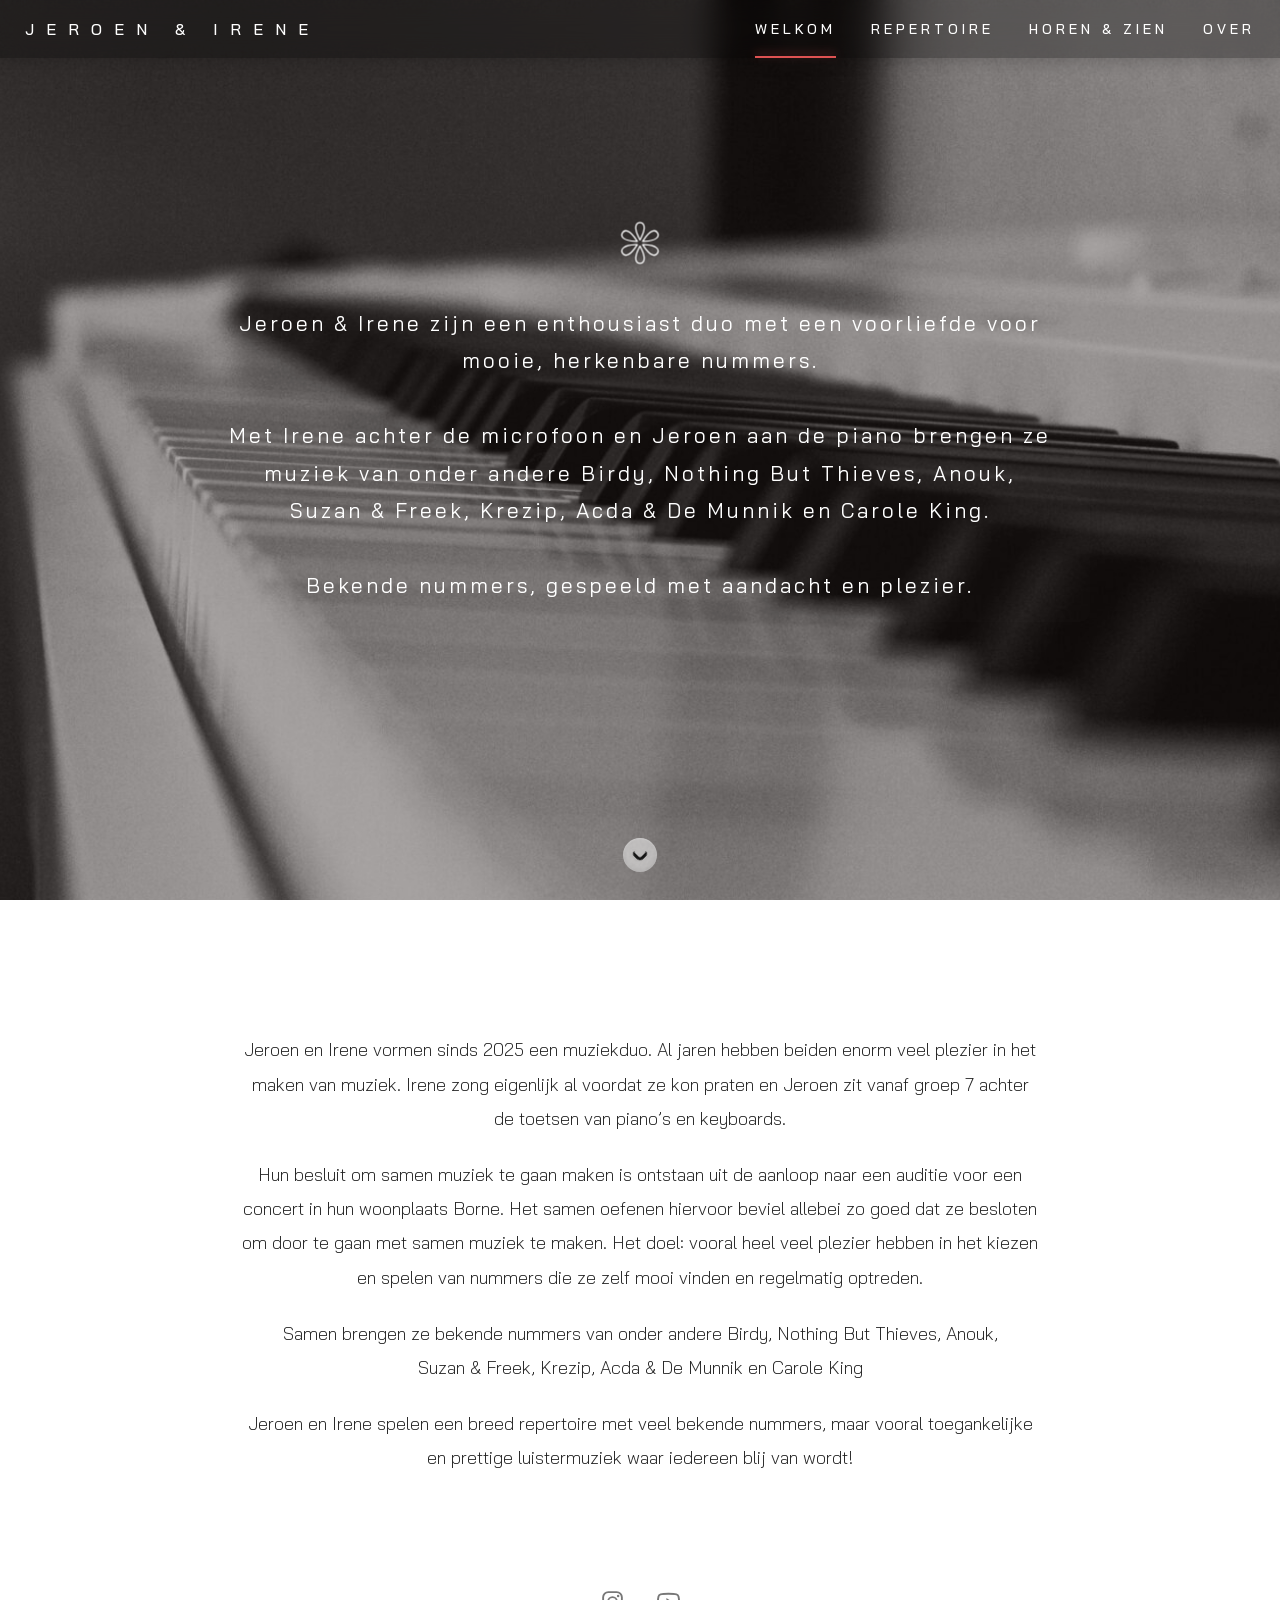
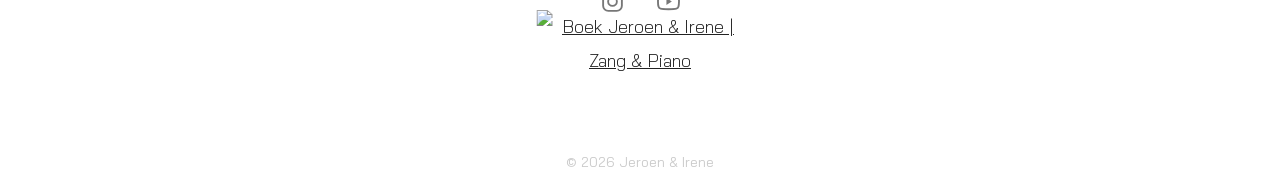
==== index.html @ 57f29b08 "Bump stylesheet cache version to v44" ====
<!doctype html>
<html lang="nl">
<head>
  <meta charset="utf-8">
  <meta name="viewport" content="width=device-width, initial-scale=1">
<!doctype html>
<html lang="nl">
<head>
  <meta charset="utf-8">
  <meta name="viewport" content="width=device-width, initial-scale=1">
  <meta name="description" content="Jeroen & Irene uit Borne vormen een muziekduo in Twente voor live zang en piano, live muziek Borne en live muziek Twente, achtergrondmuziek en ceremonie muziek. Bekende, herkenbare muziek voor optredens, evenementen en bijzondere gelegenheden." >
  <script type="application/ld+json">
  {
    "@context": "https://schema.org",
    "@graph": [
      {
        "@type": "MusicGroup",
        "@id": "https://jeroenirene.nl/#music-group",
        "name": "Jeroen & Irene | Zang & Piano",
        "alternateName": "Jeroen & Irene",
        "url": "https://jeroenirene.nl/",
        "image": [
          "https://jeroenirene.nl/images/jeroen.png",
          "https://jeroenirene.nl/images/irene.png"
        ],
        "genre": ["Pop", "Akoestische muziek"],
        "location": {
          "@type": "Place",
          "name": "Borne, Nederland"
        },
        "member": [
          {"@id":"https://jeroenirene.nl/over.html#jeroen-keijzer"},
          {"@id":"https://jeroenirene.nl/over.html#irene-roelofs"}
        ],
        "sameAs": [
          "https://www.instagram.com/jeroenirene/",
          "https://www.youtube.com/@jeroenirenemuziek",
          "https://www.gigstarter.nl/artists/jeroen-irene-zang-piano"
        ]
      },
      {
        "@type": "WebSite",
        "@id": "https://jeroenirene.nl/#website",
        "name": "Jeroen & Irene | Zang & Piano",
        "url": "https://jeroenirene.nl/"
      }
    ]
  }
  </script>
  <link rel="canonical" href="https://jeroenirene.nl/">
  <meta property="og:title" content="Jeroen & Irene | Zang & Piano">
  <meta property="og:description" content="Muziekduo uit Borne in Twente voor live zang en piano, live muziek Borne en live muziek Twente, achtergrondmuziek en ceremonie muziek. Bekende, herkenbare muziek voor optredens, evenementen en bijzondere gelegenheden.">
  <meta property="og:url" content="https://jeroenirene.nl/">
  <meta property="og:type" content="website">
  <meta property="og:image" content="https://jeroenirene.nl/images/jeroen.png">
  <meta property="og:site_name" content="Jeroen &amp; Irene | Zang &amp; Piano">
  <meta name="twitter:card" content="summary_large_image">
  <meta name="twitter:title" content="Jeroen & Irene | Zang & Piano">
  <meta name="twitter:description" content="Muziekduo uit Borne in Twente voor live zang en piano, live muziek Borne en live muziek Twente, achtergrondmuziek en ceremonie muziek. Bekende, herkenbare muziek voor optredens, evenementen en bijzondere gelegenheden.">
  <meta name="twitter:image" content="https://jeroenirene.nl/images/jeroen.png">
  <title>Jeroen & Irene | Zang & Piano</title>
  <script>
    // Speel de welkomstanimaties slechts één keer per browsersessie af.
    try {
      if (sessionStorage.getItem('homeAnimationsPlayed') === '1') {
        document.documentElement.classList.add('home-animations-played');
      } else if (window.location.pathname === '/' || window.location.pathname === '' || window.location.pathname.endsWith('/index.html')) {
        sessionStorage.setItem('homeAnimationsPlayed', '1');
      }
    } catch (_) {}
    if (window.location.pathname.endsWith('/index.html')) {
      window.history.replaceState({}, document.title, window.location.pathname.slice(0, -10) || '/');
    }
  </script>
  <link rel="preconnect" href="https://fonts.googleapis.com">
  <link rel="preconnect" href="https://fonts.gstatic.com" crossorigin>
  <link href="https://fonts.googleapis.com/css?family=Manrope%3A300%2C300italic%2C400%2C400italic%2C500%2C600%2C700%2C800%7CBai+Jamjuree%3A300%2C400%2C500%2C700&display=swap" rel="stylesheet">
  <link rel="stylesheet" href="style.css?v=44">
  <!-- Google tag (gtag.js) -->
  <script async src="https://www.googletagmanager.com/gtag/js?id=G-RCWT5JV4H2"></script>
  <script>
    window.dataLayer = window.dataLayer || [];
    function gtag(){dataLayer.push(arguments);}
    gtag('js', new Date());

    gtag('config', 'G-RCWT5JV4H2');
  </script>
</head>
<body>
  <header class="site-header">
    <a class="site-logo" href="./" aria-label="Jeroen & Irene - Start"><span class="site-logo-name">Jeroen &amp; Irene</span><span class="site-logo-tagline">kleine setup - grote glimlach</span></a>
    <nav class="desktop-nav" aria-label="Hoofdnavigatie">
      <a href="./" class="is-active" aria-current="page">Welkom</a>
    <a href="repertoire.html">Repertoire</a>
      <div class="nav-dropdown">
        <button type="button" aria-expanded="false">Horen &amp; Zien</button>
        <div class="nav-dropdown-menu">
          <a href="agenda.html">Agenda</a>
          <a href="instagram.html">Foto &amp; Video</a>
          <a href="aanvraag.html">Aanvraag</a>
          <a href="contact.html">Contact</a>
        </div>
      </div>
      <a href="over.html">Over</a>
    </nav>
    <button class="menu-toggle" type="button" aria-label="Menu openen" aria-expanded="false"><span></span><span></span><span></span></button>
  </header>

  <div class="mobile-backdrop"></div>
  <nav class="mobile-panel" aria-label="Mobiele navigatie" aria-hidden="true">
    <button class="menu-close" type="button" aria-label="Menu sluiten">&times;</button>
    <a href="index.html">Welkom</a>
    <a href="repertoire.html">Repertoire</a>
    <a href="agenda.html">Agenda</a>
    <a href="instagram.html">Foto &amp; Video</a>
    <a href="aanvraag.html">Aanvraag</a>
    <a href="contact.html">Contact</a>
    <a href="over.html">Over</a>
  </nav>

  <main>
    <section class="hero" id="hero" aria-label="Welkom">
      <div class="slideshow" aria-hidden="true">
        <div class="slide slide-1 is-active"></div>
        <div class="slide slide-2"></div>
        <div class="slide slide-3"></div>
        <div class="slide slide-4"></div>
        <div class="slide slide-5"></div>
        <div class="slide slide-6"></div>
      </div>
      <div class="hero-overlay"></div>
      <img class="welcome-star-welcome" src="images/sterretje-witte-contour.svg" alt="" aria-hidden="true">
      <div id="home-hero-content"></div>
      <img class="welcome-star" src="images/sterretje-witte-contour.svg" alt="" aria-hidden="true">
      <button class="scroll-down" type="button" aria-label="Scroll naar beneden"><span></span></button>
    </section>
    <section class="about" id="content">
      <button class="about-scroll-up" type="button" aria-label="Scroll naar boven"><span></span></button>
      <div id="home-about-content"></div>
    </section>
  </main>
  <footer class="site-footer">© 2026 Jeroen &amp; Irene</footer>
  <script src="script.js?v=6"></script>
</body>
</html>
---- style.css ----
:root {
  --header-bg: rgba(0, 0, 0, .30);
  --menu-bg: rgba(0, 0, 0, .30);
  --text: #fff;
  --content-text: #222;
  --max-content: 900px;
}

* { box-sizing: border-box; }

html {
  scroll-behavior: smooth;
}

body {
  margin: 0;
  min-width: 320px;
  color: var(--text);
  font-family: Manrope, Arial, sans-serif;
  overflow-x: hidden;
  background: #fff;
}

button,
a { font: inherit; }

a { color: inherit; }

.site-header {
  position: fixed;
  inset: 0 0 auto;
  z-index: 1000;
  --nav-bg-r: 0;
  --nav-bg-g: 0;
  --nav-bg-b: 0;
  --nav-bg-a: .30;
  --nav-text-r: 255;
  --nav-text-g: 255;
  --nav-text-b: 255;
  display: flex;
  align-items: center;
  justify-content: space-between;
  min-height: 58px;
  padding: 0 25px;
  background: rgba(var(--nav-bg-r), var(--nav-bg-g), var(--nav-bg-b), var(--nav-bg-a));
  backdrop-filter: blur(12px);
  -webkit-backdrop-filter: blur(12px);
  color: rgb(var(--nav-text-r), var(--nav-text-g), var(--nav-text-b));
  box-shadow: 0 4px 14px rgba(0, 0, 0, 0.18);
}

.site-logo {
  display: inline-flex;
  flex-direction: column;
  align-items: stretch;
  position: relative;
  color: inherit;
  font-family: "Bai Jamjuree", Helvetica, Arial, sans-serif;
  font-weight: 500;
  font-size: 16px;
  letter-spacing: 12px;
  text-transform: uppercase;
  text-decoration: none;
  white-space: nowrap;
}

.site-logo-name {
  display: block;
}

.site-logo-tagline {
  display: block;
  width: 100%;
  margin-top: 1px;
  font-size: 11.4px;
  font-weight: 400;
  letter-spacing: 4.8px;
  line-height: 1.1;
  text-align: center;
  text-align-last: center;
  text-transform: none;
  opacity: 0;
  transform: translateY(-4px) scaleX(var(--tagline-scale, 1));
  transform-origin: center center;
  animation: logoTagline 5s linear 0.5s 1 forwards;
  position: absolute;
  top: 33px;
  left: 0;
  z-index: 1001;
  pointer-events: none;
}

@keyframes logoTagline {
  0% {
    opacity: 0;
    transform: translateY(-26px) scaleX(var(--tagline-scale, 1));
  }
  40% {
    opacity: 0.8;
    transform: translateY(-0.4px) scaleX(var(--tagline-scale, 1));
  }
  60% {
    opacity: 0;
    transform: translateY(12.4px) scaleX(var(--tagline-scale, 1));
  }
  100% {
    opacity: 0;
    transform: translateY(38px) scaleX(var(--tagline-scale, 1));
  }
}

.desktop-nav {
  display: flex;
  align-items: center;
  gap: 35px;
  height: 58px;
}

.desktop-nav a,
.nav-dropdown > button {
  position: relative;
  border: 0;
  height: 58px;
  display: inline-flex;
  align-items: center;
  padding: 8px 0;
  color: inherit;
  background: transparent;
  text-decoration: none;
  cursor: pointer;
  font-size: 14px;
  font-family: "Bai Jamjuree", Helvetica, Arial, sans-serif;
  font-weight: 500;
  line-height: 1.5;
  letter-spacing: 4px;
  text-transform: uppercase;
}

.desktop-nav a:hover,
.nav-dropdown > button:hover {
  opacity: .75;
}

.desktop-nav > a::after,
.nav-dropdown > button::after {
  position: absolute;
  left: 0;
  right: 0;
  bottom: 0;
  height: 2px;
  background: linear-gradient(to top, #de5252 0%, rgba(222, 82, 82, .55) 45%, rgba(222, 82, 82, 0) 100%);
  box-shadow: 0 -3px 8px rgba(222, 82, 82, .45);
  content: "";
  transform: scaleX(0);
  transform-origin: center;
  transition: transform .2s ease;
  z-index: 1001;
}

.desktop-nav > a.is-active::after,
.nav-dropdown.has-active > button::after,
.desktop-nav > a:hover::after,
.nav-dropdown > button:hover::after,
.nav-dropdown:focus-within > button::after {
  transform: scaleX(1);
}

/* Op pagina's met een witte menubalk is de hoverstreep donkergrijs. */
body:not(.home-page) .desktop-nav > a::after,
body:not(.home-page) .nav-dropdown > button::after {
  background: #de5252;
}

.nav-dropdown { position: relative; }

.nav-dropdown > button span {
  margin-left: 5px;
  font-size: 14px;
}

.nav-dropdown-menu {
  position: absolute;
  top: calc(100% + 2px);
  right: -35px;
  min-width: 100%;
  text-align: left;
  min-width: 180px;
  padding: 8px 0;
  border-radius: 4px;
  border: 1px solid rgba(120, 120, 120, .22);
  background: rgba(var(--nav-bg-r), var(--nav-bg-g), var(--nav-bg-b), var(--nav-bg-a));
  -webkit-backdrop-filter: blur(12px);
  backdrop-filter: blur(12px);
  opacity: 0;
  visibility: hidden;
  transform: translateY(-6px);
  transition: opacity .2s ease, transform .2s ease, visibility .2s;
}

.nav-dropdown:hover .nav-dropdown-menu,
.nav-dropdown:focus-within .nav-dropdown-menu {
  opacity: 1;
  visibility: visible;
  transform: translateY(0);
}

.nav-dropdown-menu a {
  position: relative;
  display: block;
  padding: 10px 16px;
  white-space: nowrap;
  transition: background-color .2s ease;
}


.nav-dropdown-menu a:hover {
  background-color: #de5252;
}

.menu-toggle {
  display: none;
  width: 44px;
  height: 44px;
  padding: 7px;
  border: 0;
  background: transparent;
  cursor: pointer;
}

.menu-toggle span {
  display: block;
  width: 100%;
  height: 2px;
  margin: 6px 0;
  background-color: rgb(var(--nav-text-r), var(--nav-text-g), var(--nav-text-b));
  opacity: 1;
}

.mobile-backdrop {
  position: fixed;
  inset: 0;
  z-index: 1998;
  background: rgba(0, 0, 0, .35);
  opacity: 0;
  pointer-events: none;
  transition: opacity .3s ease;
}

.mobile-backdrop.is-open {
  opacity: 1;
  pointer-events: auto;
}

.mobile-panel {
  position: fixed;
  top: 0;
  right: 0;
  z-index: 1999;
  width: min(240px, 61.5vw);
  height: 100dvh;
  padding: 76px 24px 24px;
  overflow-y: auto;
  background: var(--menu-bg);
  backdrop-filter: blur(4px);
  -webkit-backdrop-filter: blur(4px);
  transform: translateX(100%);
  transition: transform .3s ease;
}

.mobile-panel.is-open {
  transform: translateX(0);
}

.mobile-panel a {
  display: block;
  padding: 14px 0;
  color: #fff;
  text-decoration: none;
  font-family: "Bai Jamjuree", sans-serif;
  font-size: 17px;
  font-variant: small-caps;
  letter-spacing: 2px;
}

.menu-close {
  position: absolute;
  top: 18px;
  right: 18px;
  border: 0;
  background: transparent;
  color: #fff;
  font-size: 32px;
  line-height: 1;
  cursor: pointer;
}

.hero {
  position: relative;
  min-height: 100svh;
  height: 100svh;
  overflow: hidden;
}

.slideshow,
.slide,
.hero-overlay {
  position: absolute;
  inset: 0;
}

.slideshow { z-index: 0; }

.slide {
  background-position: center;
  background-size: cover;
  background-repeat: no-repeat;
  opacity: 0;
  filter: blur(0);
  transform: scale(1.02);
  transition: opacity 1.5s ease-in-out, filter 1.5s ease-in-out;
}

.slide.is-active {
  opacity: 1;
  filter: blur(0);
  animation: slideBlurIn 1.5s ease-in-out;
}

@keyframes slideBlurIn {
  0% {
    opacity: 0;
    filter: blur(14px);
  }
  100% {
    opacity: 1;
    filter: blur(0);
  }
}

.slide.is-active {
  opacity: 1;
}

.hero-overlay {
  z-index: 1;
  background: rgba(20, 8, 5, .30);
}

.hero-content {
  position: relative;
  z-index: 2;
  display: grid;
  place-items: center;
  width: 100%;
  height: 100%;
  padding: 90px 24px 80px;
  text-align: center;
}

.welcome-title,
.welcome-intro {
  grid-area: 1 / 1;
  width: min(90vw, var(--max-content));
  margin: 0;
}

.welcome-title {
  font-family: "Bai Jamjuree", Helvetica, Arial, sans-serif;
  font-size: 3.1em;
  font-weight: 100;
  letter-spacing: 16px;
  text-transform: uppercase;
  animation: welcomeTitle 8s ease-in-out forwards;
}

.welcome-intro {
  position: relative;
  padding: 18px 28px;
  border-radius: 10px;
  background: rgba(255, 255, 255, .01);
  font-family: "Bai Jamjuree", Helvetica, Arial, sans-serif;
  font-size: 1.3em;
  font-weight: 400;
  line-height: 1.8;
  letter-spacing: 3px;
  opacity: 0;
  animation: welcomeIntro 8s ease-in-out forwards;
}

@keyframes welcomeTitle {
  0%, 25% { opacity: 0; }
  37.5%, 87.5% { opacity: 1; }
  100% { opacity: 0; }
}

@keyframes welcomeIntro {
  0%, 87.5% { opacity: 0; }
  100% { opacity: 1; }
}

.scroll-down {
  position: absolute;
  left: 50%;
  bottom: 28px;
  z-index: 3;
  width: 34px;
  height: 34px;
  padding: 0;
  border: 0;
  border-radius: 50%;
  background: rgba(255, 255, 255, .50);
  box-shadow:
    inset 0 1px 2px rgba(255, 255, 255, .28),
    inset 0 -2px 5px rgba(0, 0, 0, .08);
  transform: translateX(-50%);
  cursor: pointer;
  display: grid;
  place-items: center;
  overflow: hidden;
  opacity: 0;
  filter: blur(12px);
  animation: scrollButtonBlurIn 1.5s ease-out 5s forwards;
}

.scroll-down > span {
  position: absolute;
  z-index: 2;
  left: 50%;
  top: 50%;
  width: 12px;
  height: 12px;
  border-right: 3px solid rgba(0, 0, 0, .88);
  border-bottom: 3px solid rgba(0, 0, 0, .88);
  border-radius: 1px 4px 5px 4px;
  transform: translate(-50%, -60%) rotate(45deg);
  filter: drop-shadow(0 1px 1px rgba(0, 0, 0, .08));
}

.scroll-down::after {
  position: absolute;
  z-index: 1;
  inset: -60% auto -60% -80%;
  width: 45%;
  background: linear-gradient(
    90deg,
    transparent,
    rgba(255, 255, 255, .34),
    transparent
  );
  content: "";
  transform: rotate(22deg) translateX(0);
  animation: scrollShine 3.6s ease-in-out infinite;
}

@keyframes scrollButtonBlurIn {
  0% {
    opacity: 0;
    filter: blur(12px);
  }
  100% {
    opacity: 1;
    filter: blur(0);
  }
}

@keyframes scrollShine {
  0%, 35% {
    transform: rotate(22deg) translateX(0);
  }
  65%, 100% {
    transform: rotate(22deg) translateX(340%);
  }
}

.scroll-down:hover {
  transform: translateX(-50%) translateY(3px);
}

.scroll-down:focus-visible {
  outline: 2px solid rgba(255, 255, 255, .9);
  outline-offset: 5px;
  border-radius: 50%;
}

.about {
  position: relative;
  min-height: 90vh;
  min-height: 90svh;
  color: var(--content-text);
  background: #fff;
  display: flex;
  align-items: center;
}

.about-scroll-up {
  position: absolute;
  top: 2%;
  left: 50%;
  z-index: 2;
  width: 34px;
  height: 34px;
  padding: 0;
  border: 0;
  border-radius: 50%;
  background: rgba(0, 0, 0, .05);
  box-shadow:
    inset 0 1px 2px rgba(255, 255, 255, .55),
    inset 0 -2px 5px rgba(0, 0, 0, .08);
  transform: translateX(-50%);
  cursor: pointer;
  display: grid;
  place-items: center;
  overflow: hidden;
  opacity: 0;
  visibility: hidden;
  pointer-events: none;
  transition: background .8s ease, transform .8s ease, opacity .7s ease, visibility 0s linear .7s;
}

.about-scroll-up.is-visible {
  opacity: 1;
  visibility: visible;
  pointer-events: auto;
  transition: opacity .7s ease;
}

.about-scroll-up > span {
  position: absolute;
  left: 50%;
  top: 50%;
  width: 12px;
  height: 12px;
  border-left: 3px solid rgba(0, 0, 0, .65);
  border-top: 3px solid rgba(0, 0, 0, .65);
  border-radius: 4px 1px 4px 5px;
  transform: translate(-50%, -40%) rotate(45deg);
}

.about-scroll-up:hover {
  background: rgba(0, 0, 0, .20);
  transform: translateX(-50%) translateY(-3px);
  transition: background .8s ease, transform .8s ease;
}

.about-scroll-up:focus-visible {
  outline: 2px solid rgba(0, 0, 0, .45);
  outline-offset: 5px;
}

.about-inner {
  width: min(100%, 800px);
  margin: 0 auto;
  padding: 80px 0 125px;
  font-family: "Bai Jamjuree", Helvetica, Arial, sans-serif;
  font-size: 18px;
  font-weight: 300;
  line-height: 1.9;
  text-align: center;
}

.about-inner p {
  margin: 0 0 22px;
}

.contact-form {
  width: min(100%, 560px);
  margin: 34px auto 130px;
  display: grid;
  gap: 16px;
  text-align: left;
}

.contact-form label {
  display: grid;
  gap: 6px;
}

.contact-form label span {
  color: #666;
  font-size: 14px;
  line-height: 1.3;
}

.contact-form input,
.contact-form textarea {
  width: 100%;
  padding: 10px 12px;
  border: 1px solid #d0d0d0;
  border-radius: 3px;
  background: #fff;
  color: #222;
  font: inherit;
  font-size: 16px;
  outline: none;
}

.contact-form textarea {
  resize: vertical;
  min-height: 110px;
}

.contact-form input:focus,
.contact-form textarea:focus {
  border-color: #888;
  box-shadow: 0 0 0 2px rgba(0, 0, 0, .06);
}

.contact-form button {
  justify-self: center;
  padding: 10px 24px;
  border: 1px solid #888;
  border-radius: 3px;
  background: #fff;
  color: #444;
  cursor: pointer;
  font-family: "Bai Jamjuree", Helvetica, Arial, sans-serif;
  font-size: 15px;
  transition: background .2s ease, color .2s ease;
}

.contact-form button:hover {
  background: #444;
  color: #fff;
}

.social-links {
  position: absolute;
  left: 50%;
  bottom: 92px;
  display: flex;
  align-items: center;
  justify-content: center;
  gap: 22px;
  transform: translateX(-50%);
}

.social-links a {
  display: grid;
  width: 34px;
  height: 34px;
  place-items: center;
  color: #777;
  text-decoration: none;
  transition: color .2s ease, transform .2s ease;
}

.social-links svg {
  width: 25px;
  height: 25px;
  fill: none;
  stroke: currentColor;
  stroke-width: 1.8;
  stroke-linecap: round;
  stroke-linejoin: round;
}

.social-links .social-dot {
  fill: currentColor;
  stroke: none;
}

.social-links .youtube-play {
  fill: currentColor;
  stroke: none;
}

.social-links a:hover {
  color: #444;
  transform: translateY(-2px);
}

.gigstarter-link {
  position: absolute;
  left: 50%;
  bottom: 32px;
  display: flex;
  justify-content: center;
  margin: 0;
  transform: translateX(-50%);
}

.gigstarter-link img {
  display: block;
  max-width: 70%;
  height: auto;
}



.contact-main {
  min-height: 100vh;
  min-height: 100svh;
  padding: 130px 20px 70px;
  color: #222;
  background: #fff;
}

.contact-section {
  display: flex;
  align-items: center;
  justify-content: center;
  min-height: calc(100vh - 200px);
  min-height: calc(100svh - 200px);
}

.contact-inner {
  width: min(100%, 560px);
  text-align: center;
  font-family: "Bai Jamjuree", Helvetica, Arial, sans-serif;
}

.contact-inner h1 {
  margin: 0 0 14px;
  font-size: 32px;
  font-weight: 300;
  letter-spacing: 4px;
  text-transform: uppercase;
}

.contact-inner > p {
  margin: 0 0 28px;
  color: #555;
  font-size: 17px;
  font-weight: 300;
}

.contact-page .contact-form {
  width: 100%;
  margin: 0;
  display: grid;
  gap: 16px;
  text-align: left;
}

@media (max-width: 900px) {
  .contact-main {
    padding: 105px 18px 50px;
  }

  .contact-section {
    min-height: calc(100vh - 155px);
    min-height: calc(100svh - 155px);
  }

  .contact-inner h1 {
    font-size: 26px;
    letter-spacing: 3px;
  }

  .contact-inner > p {
    font-size: 15px;
  }
}
.site-footer {
  padding: 43px 20px 13px;
  color: #ccc;
  background: #fff;
  text-align: center;
  font-family: "Bai Jamjuree", Helvetica, Arial, sans-serif;
  font-size: 14px;
  letter-spacing: normal;
  text-transform: none;
}

@media (max-width: 900px) {
  .site-header {
    min-height: 51px;
    padding: 0 18px;
  }

  .site-logo { font-size: 12px; }\n\n  .site-logo-tagline {
    font-size: 2.5px;
    letter-spacing: -1.25px;\n    left: 0;\n    transform-origin: left center;
  }

  .desktop-nav { display: none; }

  .menu-toggle {
    display: block;
    width: 38px;
    height: 38px;
    padding: 8px;
  }

  .menu-toggle span {
    margin: 5px 0;
  }

  .hero-content {
    padding: 75px 18px 70px;
  }

  .welcome-title {
    width: 88vw;
    font-size: clamp(2rem, 9vw, 2.8rem);
    letter-spacing: 3px;
  }

  .welcome-intro {
    width: 88vw;
    font-size: clamp(.9rem, 3.8vw, 1.05rem);
    line-height: calc(1.55em + 3px);
  }

  .about-inner {
    width: min(100%, 800px);
    padding: 55px 16px 110px;
    font-size: 16px;
    line-height: 1.75;
  }

  /* Uitgevulde tekst op mobiel, met woordafbreking om grote gaten te voorkomen. */
  .about-inner p {
    text-align: justify;
    text-align-last: center;
    text-justify: inter-word;
    hyphens: auto;
    word-spacing: normal;
    overflow-wrap: break-word;
  }

  .contact-form {
    margin-top: 28px;
    margin-bottom: 130px;
  }
}

@media (prefers-reduced-motion: reduce) {
  html { scroll-behavior: auto; }

  .slide,
  .mobile-panel,
  .mobile-backdrop,
  .nav-dropdown-menu {
    transition: none;
  }

  .welcome-title,
  .welcome-intro {
    animation: none;
  }

  .scroll-down {
    animation: none;
    opacity: 1;
    filter: none;
  }

  .welcome-intro { opacity: 1; }
  .welcome-title { opacity: 0; }
}


.request-main {
  min-height: 100vh;
  min-height: 100svh;
  padding: 125px 20px 70px;
  color: #222;
  background: #fff;
}

.request-section {
  display: flex;
  justify-content: center;
}

.request-inner {
  width: min(100%, 650px);
  padding: 20px 0 60px;
  font-family: "Bai Jamjuree", Helvetica, Arial, sans-serif;
  font-size: 18px;
  font-weight: 300;
  line-height: 1.9;
  text-align: center;
}

.request-inner h1 {
  margin: 0 0 24px;
  text-align: center;
  font-size: 32px;
  font-weight: 300;
  letter-spacing: 4px;
  text-transform: uppercase;
}

.request-inner > p {
  margin: 0 0 22px;
}

.request-form {
  width: 100%;
  margin: 42px auto 0;
}

.request-options {
  margin: 0;
  padding: 14px 16px 10px;
  border: 1px solid #d0d0d0;
  border-radius: 3px;
  display: flex;
  flex-wrap: wrap;
  gap: 12px 24px;
}

.request-options legend {
  padding: 0 5px;
  color: #666;
  font-size: 14px;
  line-height: 1.3;
}

.request-options .radio-option {
  display: inline-flex;
  align-items: center;
  gap: 8px;
  color: #444;
  font-size: 16px;
  cursor: pointer;
}

.request-options .radio-option input {
  width: auto;
  margin: 0;
  accent-color: #444;
}

@media (max-width: 900px) {
  .request-main {
    padding: 95px 18px 50px;
  }

  .request-inner {
    font-size: 16px;
    line-height: 1.75;
  }

  .request-inner h1 {
    font-size: 26px;
    letter-spacing: 3px;
  }

  .request-form {
    margin-top: 34px;
  }

  .request-options {
    gap: 10px 18px;
  }
}


/* Over-pagina */
.over-main {
  min-height: 100vh;
  min-height: 100svh;
  padding: 110px 20px 70px;
  color: #222;
  background: #fff;
}

.over-inner {
  width: min(100%, 900px);
  margin: 0 auto;
  font-family: "Bai Jamjuree", Helvetica, Arial, sans-serif;
}

.over-inner > h1 {
  margin: 20px 0 55px;
  text-align: center;
  font-size: 32px;
  font-weight: 300;
  letter-spacing: 4px;
  text-transform: uppercase;
}

.over-person {
  margin: 0 0 60px;
}

.over-person:last-child {
  margin-bottom: 0;
}

.over-person h2 {
  margin: 0 0 20px;
  text-align: center;
  font-size: 24px;
  font-weight: 400;
  letter-spacing: 6px;
}

.over-person p {
  margin: 0;
  font-size: 18px;
  font-weight: 300;
  line-height: 2;
  text-align: left;
}

@media (max-width: 900px) {
  .over-main {
    padding: 90px 18px 50px;
  }

  .over-inner > h1 {
    margin: 15px 0 42px;
    font-size: 26px;
    letter-spacing: 3px;
  }

  .over-person {
    margin-bottom: 45px;
  }

  .over-person h2 {
    margin-bottom: 16px;
    font-size: 20px;
    letter-spacing: 4px;
  }

  .over-person p {
    font-size: 16px;
    line-height: 1.8;
  }
}


/* Subtiele fade-in van de tekst op de Over-pagina */
.over-page .over-person-inner {
  opacity: 0;
  filter: blur(12px);
  transform: scale(1.02);
  animation: overTextFadeIn 9s ease-in-out forwards;
}

@keyframes overTextFadeIn {
  0% {
    opacity: 0;
    filter: blur(12px);
    transform: scale(1.02);
  }
  22.2% {
    opacity: 1;
    filter: blur(0);
    transform: scale(1);
  }
  100% {
    opacity: 1;
    filter: blur(0);
    transform: scale(1);
  }
}

/* Over-pagina: Irene en Jeroen krijgen ieder een volledig wit scherm. */
.over-page .over-main {
  padding: 0;
  margin: 0;
  width: 100%;
  max-width: none;
  background: #fff;
  color: #222;
}

.over-page .over-person {
  position: relative;
  width: 100%;
  min-height: 100svh;
  min-height: 100vh;
  margin: 0;
  padding: 90px 20px 70px;
  display: flex;
  align-items: center;
  justify-content: center;
  background: #fff;
  scroll-margin-top: 0;
}

.over-page .over-person-inner {
  width: min(100%, var(--max-content));
  margin: 0 auto;
  font-family: "Bai Jamjuree", Helvetica, Arial, sans-serif;
  font-size: 18px;
  font-weight: 200;
  line-height: 2.3;
  text-align: left;
}

.over-page .over-person h1,
.over-page .over-person h2 {
  margin: 0 0 24px;
  color: #222;
  font-size: 32px;
  font-weight: 300;
  letter-spacing: 6px;
  line-height: 1.2;
  text-align: left;
  text-transform: uppercase;
}

.over-page .over-person p {
  margin: 0;
  color: #222;
  font-size: 18px;
  font-weight: 200;
  line-height: 2.3;
  text-align: justify;
  text-align-last: center;
}

.over-page .over-person-content {
  display: block;
}

.over-page .over-person-photo {
  float: left;
  width: 176px;
  height: 176px;
  object-fit: cover;
  border-radius: 0;
  margin: 7px 32px 0 0;
  shape-outside: margin-box;
}

.over-page .over-person-text {
  display: block;
  min-width: 0;
}

@media (max-width: 900px) {
  .over-page .over-person-photo {
    width: 144px;
    height: 144px;
    margin-right: 28px;
    margin-bottom: 0;
  }
}

@media (max-width: 767px) {
  .over-page .over-person-content {
    flex-direction: column;
    align-items: center;
    gap: 24px;
  }

  .over-page .over-person-photo {
    flex: 0 0 auto;
    width: 144px;
    height: 144px;
  }

  .over-page .over-person-text {
    width: 100%;
  }
}

.over-page .over-scroll-down,
.over-page .over-scroll-up {
  position: absolute;
  left: 50%;
  z-index: 5;
  width: 34px;
  height: 34px;
  padding: 0;
  border: 0;
  border-radius: 50%;
  background: rgba(0, 0, 0, .10);
  box-shadow:
    inset 0 1px 2px rgba(255, 255, 255, .55),
    inset 0 -2px 5px rgba(0, 0, 0, .08);
  transform: translateX(-50%);
  cursor: pointer;
  display: grid;
  place-items: center;
  overflow: hidden;
}

.over-page .over-scroll-down,
.over-page .over-scroll-up {
  opacity: 0;
  filter: blur(12px);
  animation: scrollButtonBlurIn 1.5s ease-out 2s forwards;
  pointer-events: auto;
}

.over-page .over-scroll-down {
  bottom: 28px;
}

.over-page .over-scroll-up {
  top: 86px;
}

.over-page .over-scroll-down > span,
.over-page .over-scroll-up > span {
  position: absolute;
  left: 50%;
  top: 50%;
  width: 12px;
  height: 12px;
  border-radius: 4px 1px 4px 5px;
  border-right: 3px solid rgba(0, 0, 0, .65);
  border-bottom: 3px solid rgba(0, 0, 0, .65);
  transform: translate(-50%, -60%) rotate(45deg);
}

.over-page .over-scroll-up > span {
  border-right: 0;
  border-bottom: 0;
  border-left: 3px solid rgba(0, 0, 0, .65);
  border-top: 3px solid rgba(0, 0, 0, .65);
  transform: translate(-50%, -40%) rotate(45deg);
}

.over-page .over-scroll-down:hover {
  transform: translateX(-50%) translateY(3px);
}

.over-page .over-scroll-up:hover {
  transform: translateX(-50%) translateY(-3px);
}

.over-page .over-scroll-down:focus-visible,
.over-page .over-scroll-up:focus-visible {
  outline: 2px solid rgba(0, 0, 0, .45);
  outline-offset: 5px;
}

@media (max-width: 900px) {
  .over-page .over-person {
    padding: 82px 18px 68px;
  }

  .over-page .over-person-inner {
    width: min(100%, var(--max-content));
    font-size: 18px;
    line-height: 1.8;
  }

  .over-page .over-person h1,
  .over-page .over-person h2 {
    margin-bottom: 18px;
    font-size: 25px;
    letter-spacing: 4px;
  }

  .over-page .over-person p {
    font-size: 18px;
    line-height: 1.8;
  }

  .over-page .over-scroll-up {
    top: 70px;
  }

  .over-page .over-scroll-down {
    bottom: 24px;
  }
}

@media (prefers-reduced-motion: reduce) {
  .over-page .over-person {
    scroll-behavior: auto;
  }

  .over-page .over-person-inner {
    animation: overTextFadeIn 9s ease-in-out forwards;
    opacity: 0;
    filter: blur(12px);
    transform: scale(1.02);
  }
}


/* Scrollbars volledig verbergen, zonder scrollen uit te schakelen */
html,
body,
* {
  scrollbar-width: none !important;
  -ms-overflow-style: none !important;
}

html::-webkit-scrollbar,
body::-webkit-scrollbar,
*::-webkit-scrollbar {
  width: 0 !important;
  height: 0 !important;
  display: none !important;
  background: transparent !important;
}

html::-webkit-scrollbar-track,
body::-webkit-scrollbar-track,
*::-webkit-scrollbar-track,
html::-webkit-scrollbar-thumb,
body::-webkit-scrollbar-thumb,
*::-webkit-scrollbar-thumb {
  display: none !important;
  width: 0 !important;
  height: 0 !important;
  background: transparent !important;
  border: 0 !important;
}


/* WELKOM: blur-naar-scherp, daarna verdwijnen wanneer de introductietekst verschijnt */
.welcome-title {
  opacity: 0;
  visibility: visible;
  filter: blur(12px);
  transform: scale(1.02);
  animation: welcomeBlurIn 10s ease-in-out forwards;
}

.welcome-intro {
  opacity: 0;
  animation: welcomeIntro 10s ease-in-out forwards;
}

@keyframes welcomeBlurIn {
  0% {
    opacity: 0;
    filter: blur(12px);
    transform: scale(1.02);
  }
  22.2% {
    opacity: 1;
    filter: blur(0);
    transform: scale(1);
  }
  44.4% {
    opacity: 1;
    filter: blur(0);
    transform: scale(1);
  }
  55.6%,
  100% {
    opacity: 0;
    visibility: hidden;
    filter: blur(0);
    transform: scale(1);
  }
}

@keyframes welcomeIntro {
  0%,
  44.4% {
    opacity: 0;
    filter: blur(12px);
    transform: scale(1.02);
  }
  55.6% {
    opacity: 1;
    filter: blur(0);
    transform: scale(1);
  }
  100% {
    opacity: 1;
    filter: blur(0);
    transform: scale(1);
  }
}

/* Scrollknoppen verbergen op telefoons */
@media (max-width: 767px) {
  .about-scroll-up,
  .over-scroll-down,
  .over-scroll-up {
    display: none !important;
  }
}


/* =========================================
   AGENDA PAGINA
   ========================================= */

.agenda-main {
      min-height: 100vh;
      min-height: 100svh;
      padding: 105px 20px 50px;
      color: #222;
      background: #fff;
    }

    .agenda-inner {
      width: min(100%, 1100px);
      margin: 0 auto;
    }

    .agenda-inner h1 {
      margin: 20px 0 28px;
      text-align: center;
      font-family: "Bai Jamjuree", Helvetica, Arial, sans-serif;
      font-size: 32px;
      font-weight: 300;
      letter-spacing: 4px;
      text-transform: uppercase;
    }

     .agenda-intro {
      
      width: min(650px, calc(100vw - 40px));
      max-width: 650px;
      margin: 0 auto 34px;
      font-family: "Bai Jamjuree", Helvetica, Arial, sans-serif;
      font-size: 18px;
      font-weight: 300;
      line-height: 1.9;
      text-align: center;
    }

    .agenda-intro p {
      margin: 0 0 22px;
    }

    .agenda-list-wrap { width: min(100%, 700px); margin: 0 auto; font-family: Arial, Helvetica, sans-serif; }
    .embed-toolbar { display:flex; align-items:center; justify-content:space-between; gap:10px; margin:0 0 14px; }
    .embed-filter { display:flex; align-items:center; gap:8px; margin:0; padding:7px 10px; border:1px solid #ddd; border-radius:8px; background:#fff; font-size:13px; font-weight:700; }
    .embed-filter input { width:16px; height:16px; margin:0; }
    .map-button { border:1px solid #ddd; border-radius:8px; background:#fff; color:#171717; padding:7px 12px; font:700 12px Arial,Helvetica,sans-serif; cursor:pointer; }
    .event-list { display:grid; gap:8px; }
    .event-section { margin:0 0 20px; }
    .event-section-title { margin:0 0 8px; padding:0 2px; font:700 15px/1.3 Arial,Helvetica,sans-serif; }
    .past-section .event-section-title { opacity:.6; }
    .event { display:grid; grid-template-columns:44px 75px minmax(0,1fr) 28px; gap:10px; align-items:center; padding:6px 10px; background:#fff; border:1px solid #ddd; border-radius:8px; transition:background-color .15s ease,transform .1s ease; }
    .event:hover { background:#f5f5f5; }
    .event:active { transform:scale(.995); }
    .event.past { opacity:.48; }
    .event.past:hover { opacity:.7; }
    .event-date { text-align:center; font-weight:700; text-transform:uppercase; line-height:1.05; }
    .event-day { display:block; font-size:18px; letter-spacing:-.03em; }
    .event-month { display:block; font-size:9px; opacity:.55; letter-spacing:.12em; margin-top:3px; }
    .event-thumb { width:75px; height:75px; overflow:hidden; border-radius:6px; background:#eee; display:flex; align-items:center; justify-content:center; }
    .event-thumb img { display:block; width:100%; height:100%; object-fit:cover; }
    .event-main { min-width:0; }
    .event-time { font-size:11px; font-weight:700; opacity:.55; margin-bottom:3px; }
    .event-name { margin:0 0 2px; font-size:14px; font-weight:700; }
    .event-location { margin:0; font-size:12px; font-weight:400; opacity:.65; white-space:nowrap; overflow:hidden; text-overflow:ellipsis; }
    .event-expand { width:28px; height:28px; display:flex; align-items:center; justify-content:center; padding:0; border:0; border-radius:50%; background:transparent; color:inherit; cursor:pointer; }
    .event-expand:hover { background:#eee; }
    .event-arrow { display:block; font-size:22px; line-height:1; opacity:.55; }
    .event-details { grid-column:1/-1; max-height:0; overflow:hidden; opacity:0; margin-top:0; padding-top:0; border-top:0; transition:max-height .35s ease,opacity .25s ease,margin-top .35s ease,padding-top .35s ease; }
    .event-details-inner { padding:0 4px 4px; }
    .event-expand[aria-expanded="true"] + .event-details { margin-top:4px; padding-top:12px; border-top:1px solid #ddd; }
    .event-description { font-size:14px; line-height:1.6; font-weight:400; overflow-wrap:anywhere; }
    .event-image { display:block; width:100%; max-width:100%; height:auto; margin:0 0 10px; border-radius:6px; object-fit:cover; }
    .event-link { display:inline-block; margin-top:12px; font-size:12px; color:inherit; opacity:.6; text-decoration:none; }
    .message { padding:14px; text-align:center; color:#777; font-size:13px; }
    .agenda-map-panel { margin:0 0 14px; border:1px solid #ddd; border-radius:8px; overflow:hidden; background:#fff; }
    .map-panel-heading { display:flex; align-items:center; justify-content:space-between; padding:10px 12px; font-size:13px; }
    .map-panel-heading button { border:0; background:transparent; font-size:22px; line-height:1; cursor:pointer; opacity:.55; }
    .agenda-map { width:100%; height:420px; }
    .agenda-map .leaflet-tile-pane { filter:grayscale(100%) brightness(1.08); }
    .agenda-map-loading { display:flex; align-items:center; justify-content:center; height:100%; min-height:180px; font-size:13px; color:#777; }
    @media (max-width:900px) { .agenda-list-wrap { width:100%; } }
    @media (max-width:600px) { .event { grid-template-columns:44px 75px minmax(0,1fr) 28px; } }

    @media (max-width: 900px) {
      .agenda-main {
        padding: 82px 12px 35px;
      }

      .agenda-inner h1 {
        font-size: 26px;
        letter-spacing: 3px;
      }

      .agenda-intro {
        font-size: 16px;
        line-height: 1.75;
      }

      .agenda-embed {
        height: 1000px;
      }
    }

/* =========================================
   INSTAGRAM PAGINA
   ========================================= */

.instagram-main {
      min-height: 100vh;
      padding: 120px 20px 70px;
      color: #222;
      background: #fff;
    }

    .instagram-inner {
      width: min(100%, 1000px);
      margin: 0 auto;
      font-family: "Bai Jamjuree", Helvetica, Arial, sans-serif;
    }

    .instagram-inner h1 {
      margin: 0 0 12px;
      text-align: center;
      font-size: 32px;
      font-weight: 300;
      letter-spacing: 4px;
      text-transform: uppercase;
    }

    .instagram-intro {
      margin: 0 0 34px;
      color: #666;
      text-align: center;
      font-size: 16px;
      font-weight: 300;
      line-height: 1.7;
    }

    .instagram-profile {
      width: 100%;
      display: flex;
      justify-content: center;
    }

    .instagram-profile blockquote {
      margin: 0 auto !important;
      max-width: 760px !important;
      width: 100% !important;
      min-width: 326px !important;
    }

    .instagram-fallback {
      margin-top: 24px;
      text-align: center;
      color: #777;
      font-size: 15px;
      font-weight: 300;
    }

    .instagram-fallback a {
      color: #222;
      text-decoration: underline;
      text-underline-offset: 3px;
    }

    @media (max-width: 900px) {
      .instagram-main {
        padding: 95px 16px 50px;
      }

      .instagram-inner {
        width: 100%;
      }

      .instagram-inner h1 {
        font-size: 26px;
        letter-spacing: 3px;
      }

      .instagram-intro {
        font-size: 15px;
        margin-bottom: 28px;
      }

      .instagram-profile blockquote {
        max-width: 100% !important;
      }
    }

/* =========================================
   REPERTOIRE PAGINA
   ========================================= */

.repertoire-main {
      min-height: 100vh;
      min-height: 100svh;
      padding: 105px 20px 50px;
      color: #222;
      background: #fff;
    }

    .repertoire-inner {
      width: min(100%, 1100px);
      margin: 0 auto;
      font-family: "Bai Jamjuree", Helvetica, Arial, sans-serif;
      text-align: center;
    }

    .repertoire-inner h1 {
      margin: 20px 0 24px;
      font-size: 32px;
      font-weight: 300;
      letter-spacing: 4px;
      text-transform: uppercase;
    }

    .repertoire-intro {
      width: min(100%, 800px);
      margin: 0 auto 34px;
      font-size: 18px;
      font-weight: 300;
      line-height: 1.9;
    }

    .repertoire-intro a {
      color: #222;
      text-decoration: underline;
      text-underline-offset: 3px;
    }

    .repertoire-list {
      width: min(100%, 800px);
      margin: 0 auto;
      display: grid;
      gap: 6px;
      text-align: left;
    }

    .repertoire-track {
      display: grid;
      grid-template-columns: 28px 40px minmax(0, 1fr);
      gap: 10px;
      align-items: center;
      padding: 7px 10px;
      background: #F5F5F5;
      border: 1px solid #ddd;
      border-radius: 8px;
      cursor: pointer;
      transition: background-color 0.15s ease, transform 0.1s ease;
    }

    .repertoire-track:hover {
      background: #E9E9E9;
    }

    .repertoire-track:active {
      transform: scale(0.995);
    }

    .repertoire-art {
      width: 40px;
      height: 40px;
      object-fit: cover;
      border-radius: 4px;
      display: block;
    }

    .repertoire-number {
      font-size: 19.5px;
      font-weight: 700;
      opacity: .45;
      text-align: center;
    }

    .repertoire-track-text {
      height: 40px;
      min-width: 0;
      display: flex;
      flex-direction: column;
      justify-content: space-between;
    }

    .repertoire-page .repertoire-title {
      margin: 0;
      font-family: Arial, Helvetica, sans-serif;
      font-size: 17.5px !important;
      font-weight: 700;
      white-space: nowrap;
      overflow: hidden;
      text-overflow: ellipsis;
    }

    .repertoire-artist {
      margin: 0;
      font-family: Arial, Helvetica, sans-serif;
      font-size: 13.75px;
      opacity: .6;
      white-space: nowrap;
      overflow: hidden;
      text-overflow: ellipsis;
    }

    .repertoire-message {
      padding: 12px;
      color: #777;
      font-family: Arial, Helvetica, sans-serif;
      font-size: 13px;
      text-align: left;
    }

    @media (max-width: 900px) {
      .repertoire-main {
        padding: 82px 12px 35px;
      }

      .repertoire-inner h1 {
        font-size: 26px;
        letter-spacing: 3px;
      }

      .repertoire-intro {
        font-size: 16px;
        line-height: 1.75;
      }

      .repertoire-list {
        width: 100%;
      }
    }

    @media (max-width: 600px) {
      .repertoire-track {
        grid-template-columns: 24px 36px minmax(0, 1fr);
        gap: 8px;
        padding: 6px 8px;
      }

      .repertoire-art {
        width: 36px;
        height: 36px;
      }

      .repertoire-track-text {
        height: 36px;
      }

      .repertoire-page .repertoire-title {
        font-size: 16.25px !important;
      }

      .repertoire-artist {
        font-size: 12.5px;
      }
    }

/* =========================================
   INDEX SLIDESHOW
   ========================================= */

.slide-1 { background-image: url('images/slide1.jpeg'); }
.slide-2 { background-image: url('images/slide2.jpeg'); background-position: center 35%; }
.slide-3 { background-image: url('images/slide3.jpeg'); }
.slide-4 { background-image: url('images/slide4.jpeg'); }
.slide-5 { background-image: url('images/slide5.jpeg'); }
.slide-6 { background-image: url('images/slide6.jpg'); }



/* Grote contourster achter WELKOM: groeit gelijkmatig terwijl hij vervaagt, zonder rotatie */
.welcome-star-welcome {
  position: absolute;
  top: 50%;
  left: 50%;
  z-index: 1;
  display: block;
  width: 600px;
  height: 600px;
  object-fit: contain;
  opacity: .3;
  filter: blur(18px);
  transform: translate(-50%, -50%) scale(.35);
  pointer-events: none;
  animation: welcomeStarBehindTitle 5.5s linear 0s forwards;
  will-change: transform, opacity, filter;
}

@keyframes welcomeStarBehindTitle {
  0% {
    opacity: .3;
    filter: blur(18px);
    transform: translate(-50%, -50%) scale(.35) rotate(0deg);
  }
  50% {
    opacity: .15;
    filter: blur(0);
    transform: translate(-50%, -50%) scale(2.175);
  }
  100% {
    opacity: 0;
    filter: blur(0);
    transform: translate(-50%, -50%) scale(4);
  }
}/* Decoratief contoursterretje boven de welkomsttekst */
.welcome-star {
  position: absolute;
  top: 27%;
  left: 50%;
  z-index: 2;
  display: block;
  width: 51px;
  height: 51px;
  object-fit: contain;
  opacity: 0;
  filter: blur(12px);
  transform: translate(-50%, -50%);
  pointer-events: none;
  animation: welcomeStarBlurIn 1.4s ease-out 6.2s forwards;
}

@keyframes welcomeStarBlurIn {
  0% {
    opacity: 0;
    filter: blur(12px);
    transform: translate(-50%, -50%) scale(.92);
  }
  100% {
    opacity: 1;
    filter: blur(0);
    transform: translate(-50%, -50%) scale(1);
  }
}

/* Mobiele hero vult de actuele schermhoogte, ook bij dynamische browserbalken */
@media (max-width: 767px) {
  .hero {
    height: 100vh;
    min-height: 100vh;
    height: 100dvh;
    min-height: 100dvh;
  }

  .slideshow,
  .slide,
  .hero-overlay {
    height: 100%;
  }

  /* Toon het kleine sterretje boven de welkomsttekst op mobiel.
     De desktop-opmaak blijft ongewijzigd. */
  .welcome-star {
    display: block !important;
    position: absolute;
    /* Plaats het sterretje iets lager boven het tekstblok op mobiel. */
    top: 13%;
    bottom: auto;
    left: 50%;
    z-index: 5;
    width: 38px;
    height: 38px;
    opacity: 0;
    animation: welcomeStarBlurIn 1.4s ease-out 5.5s forwards;
  }
  .welcome-star-welcome { display: block; }
}

@media (prefers-reduced-motion: reduce) {
  .welcome-star {
    animation: none;
    opacity: 1;
    filter: none;
    transform: translate(-50%, -50%);
  }
  .welcome-star-welcome {
    animation: none;
    opacity: .85;
    filter: none;
    transform: translate(-50%, -50%);
  }
}


/* Instagram-fotogalerij — lokale, geoptimaliseerde afbeeldingen */
.instagram-gallery {
  display: grid;
  grid-template-columns: repeat(3, minmax(0, 1fr));
  gap: 12px;
  width: 100%;
}
.instagram-gallery-item {
  position: relative;
  display: block;
  min-width: 0;
  aspect-ratio: 1 / 1;
  overflow: hidden;
  background: #f3f3f3;
  color: #fff;
  text-decoration: none;
  isolation: isolate;
}
.instagram-gallery-item img {
  display: block;
  width: 100%;
  height: 100%;
  object-fit: cover;
  transition: transform .45s ease, opacity .35s ease;
}
.instagram-gallery-overlay {
  position: absolute;
  inset: auto 0 0;
  display: flex;
  flex-direction: column;
  gap: 5px;
  padding: 35px 12px 12px;
  color: #fff;
  background: linear-gradient(transparent, rgba(0,0,0,.72));
  opacity: 0;
  transition: opacity .25s ease;
  font-size: 12px;
  line-height: 1.4;
}
.instagram-gallery-caption {
  display: -webkit-box;
  overflow: hidden;
  -webkit-box-orient: vertical;
  -webkit-line-clamp: 2;
}
.instagram-gallery-item:hover img,
.instagram-gallery-item:focus-visible img { transform: scale(1.045); }
.instagram-gallery-item:hover .instagram-gallery-overlay,
.instagram-gallery-item:focus-visible .instagram-gallery-overlay { opacity: 1; }
.instagram-gallery-item:focus-visible { outline: 2px solid #de5252; outline-offset: 3px; }
.instagram-gallery-count {
  position: absolute;
  top: 10px;
  right: 10px;
  display: grid;
  min-width: 30px;
  height: 30px;
  padding: 0 7px;
  place-items: center;
  border-radius: 20px;
  background: rgba(0,0,0,.66);
  color: #fff;
  font-size: 12px;
}
.instagram-gallery-status {
  grid-column: 1 / -1;
  margin: 20px auto;
  color: #666;
  text-align: center;
  font-size: 15px;
  line-height: 1.8;
}
.instagram-gallery-status a,
.instagram-fallback a {
  color: #222;
  text-decoration: underline;
  text-underline-offset: 3px;
}
@media (max-width: 600px) {
  .instagram-gallery { gap: 5px; }
  .instagram-gallery-overlay { display: none; }
}
@media (prefers-reduced-motion: reduce) {
  .instagram-gallery-item img,
  .instagram-gallery-overlay { transition: none; }
}


/* FOTO & VIDEO: inhoud verschijnt in één seconde van onscherp naar scherp */
.instagram-inner > h1,
.instagram-inner > .instagram-intro,
.instagram-inner > .instagram-gallery,
.instagram-inner > .instagram-fallback {
  animation: instagramContentBlurIn 1s ease-out both;
}

.instagram-inner > .instagram-intro { animation-delay: .08s; }
.instagram-inner > .instagram-gallery { animation-delay: .16s; }
.instagram-inner > .instagram-fallback { animation-delay: .24s; }

.instagram-gallery-item {
  animation: instagramContentBlurIn 1s ease-out both;
}

@keyframes instagramContentBlurIn {
  from {
    opacity: 0;
    filter: blur(12px);
    transform: translateY(4px);
  }
  to {
    opacity: 1;
    filter: blur(0);
    transform: translateY(0);
  }
}

@media (prefers-reduced-motion: reduce) {
  .instagram-inner > h1,
  .instagram-inner > .instagram-intro,
  .instagram-inner > .instagram-gallery,
  .instagram-inner > .instagram-fallback,
  .instagram-gallery-item {
    animation: none;
    opacity: 1;
    filter: none;
    transform: none;
  }
}



/* DE OVERIGE INHOUDSPAGINA'S: dezelfde blur-in als Foto & Video */
.repertoire-inner > .repertoire-intro,
.repertoire-inner > .repertoire-list,
.request-section > #request-content,
.contact-inner > p,
.contact-inner > .contact-form,
.agenda-inner > .agenda-intro,
.agenda-inner > .agenda-list-wrap {
  animation: instagramContentBlurIn 1s ease-out both;
}

.repertoire-inner > .repertoire-list { animation-delay: .12s; }
.contact-inner > .contact-form { animation-delay: .12s; }
.agenda-inner > .agenda-list-wrap { animation-delay: .12s; }

@media (prefers-reduced-motion: reduce) {
  .repertoire-inner > .repertoire-intro,
  .repertoire-inner > .repertoire-list,
  .request-section > #request-content,
  .contact-inner > p,
  .contact-inner > .contact-form,
  .agenda-inner > .agenda-intro,
  .agenda-inner > .agenda-list-wrap {
    animation: none;
    opacity: 1;
    filter: none;
    transform: none;
  }
}

/* Bij terugkeer naar de welkomstpagina blijven de animaties in hun eindtoestand. */
html.home-animations-played .welcome-title {
  animation: none !important;
  opacity: 0 !important;
  visibility: hidden !important;
  filter: none !important;
  transform: none !important;
}
html.home-animations-played .welcome-intro {
  animation: none !important;
  opacity: 1 !important;
  visibility: visible !important;
  filter: none !important;
  transform: none !important;
}
html.home-animations-played .welcome-star-welcome {
  animation: none !important;
  opacity: 0 !important;
  filter: none !important;
  transform: translate(-50%, -50%) scale(4) !important;
}
html.home-animations-played .welcome-star {
  animation: none !important;
  opacity: 1 !important;
  filter: none !important;
}
html.home-animations-played .slide {
  animation: none !important;
}
html.home-animations-played .scroll-down {
  animation: none !important;
  opacity: 1 !important;
  filter: none !important;
}
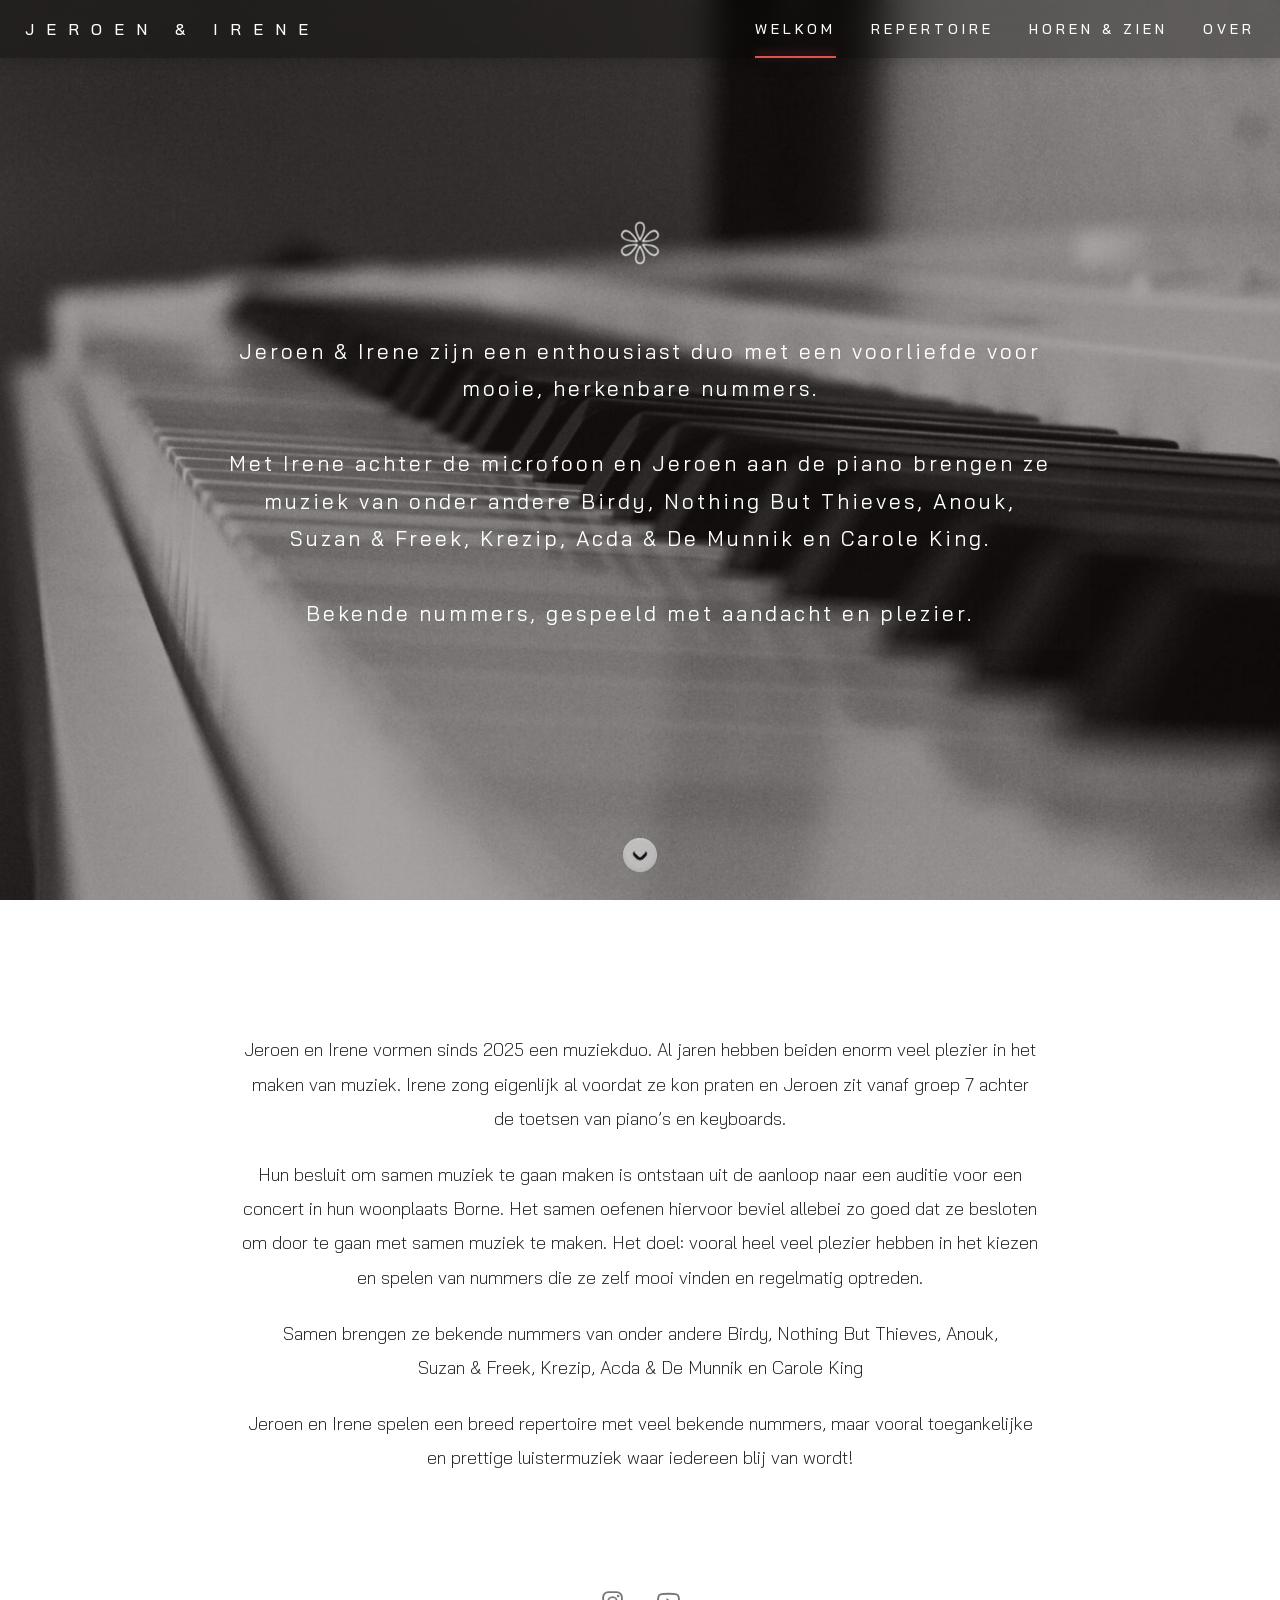
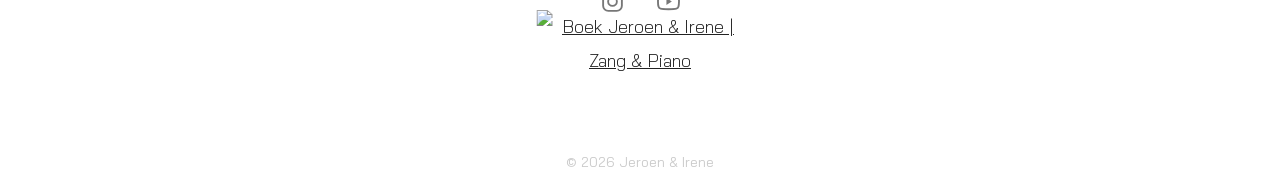
==== commit 6cba22d3: "Add simple welcome slideshow navigation buttons" ====
--- a/index.html
+++ b/index.html
@@ -75,7 +75,7 @@
   <link rel="preconnect" href="https://fonts.googleapis.com">
   <link rel="preconnect" href="https://fonts.gstatic.com" crossorigin>
   <link href="https://fonts.googleapis.com/css?family=Manrope%3A300%2C300italic%2C400%2C400italic%2C500%2C600%2C700%2C800%7CBai+Jamjuree%3A300%2C400%2C500%2C700&display=swap" rel="stylesheet">
-  <link rel="stylesheet" href="style.css?v=44">
+  <link rel="stylesheet" href="style.css?v=45">
   <!-- Google tag (gtag.js) -->
   <script async src="https://www.googletagmanager.com/gtag/js?id=G-RCWT5JV4H2"></script>
   <script>
@@ -129,6 +129,8 @@
         <div class="slide slide-6"></div>
       </div>
       <div class="hero-overlay"></div>
+      <button class="slide-nav slide-nav-prev" type="button" aria-label="Vorige achtergrondfoto" title="Vorige foto"><span aria-hidden="true">‹</span></button>
+      <button class="slide-nav slide-nav-next" type="button" aria-label="Volgende achtergrondfoto" title="Volgende foto"><span aria-hidden="true">›</span></button>
       <img class="welcome-star-welcome" src="images/sterretje-witte-contour.svg" alt="" aria-hidden="true">
       <div id="home-hero-content"></div>
       <img class="welcome-star" src="images/sterretje-witte-contour.svg" alt="" aria-hidden="true">
@@ -140,6 +142,6 @@
     </section>
   </main>
   <footer class="site-footer">© 2026 Jeroen &amp; Irene</footer>
-  <script src="script.js?v=6"></script>
+  <script src="script.js?v=7"></script>
 </body>
 </html>
--- a/style.css
+++ b/style.css
@@ -1030,7 +1030,7 @@
   opacity: 0;
   filter: blur(12px);
   transform: scale(1.02);
-  animation: overTextFadeIn 9s ease-in-out forwards;
+  animation: overTextFadeIn 1s ease-out forwards;
 }
 
 @keyframes overTextFadeIn {
@@ -1039,7 +1039,7 @@
     filter: blur(12px);
     transform: scale(1.02);
   }
-  22.2% {
+  100% {
     opacity: 1;
     filter: blur(0);
     transform: scale(1);
@@ -1263,7 +1263,7 @@
   }
 
   .over-page .over-person-inner {
-    animation: overTextFadeIn 9s ease-in-out forwards;
+    animation: overTextFadeIn 1s ease-out forwards;
     opacity: 0;
     filter: blur(12px);
     transform: scale(1.02);
@@ -1411,6 +1411,8 @@
 
     .agenda-intro p {
       margin: 0 0 22px;
+      text-align: justify;
+      text-align-last: center;
     }
 
     .agenda-list-wrap { width: min(100%, 700px); margin: 0 auto; font-family: Arial, Helvetica, sans-serif; }
@@ -1589,11 +1591,16 @@
     }
 
     .repertoire-intro {
-      width: min(100%, 800px);
+      width: min(100%, 770px);
       margin: 0 auto 34px;
       font-size: 18px;
       font-weight: 300;
       line-height: 1.9;
+    }
+
+    .repertoire-intro p {
+      text-align: justify;
+      text-align-last: center;
     }
 
     .repertoire-intro a {
@@ -1656,9 +1663,10 @@
 
     .repertoire-page .repertoire-title {
       margin: 0;
+      color: #777;
       font-family: Arial, Helvetica, sans-serif;
       font-size: 17.5px !important;
-      font-weight: 700;
+      font-weight: 600;
       white-space: nowrap;
       overflow: hidden;
       text-overflow: ellipsis;
@@ -1986,6 +1994,18 @@
 
 
 /* DE OVERIGE INHOUDSPAGINA'S: dezelfde blur-in als Foto & Video */
+/* AANVRAAG: script.js vervangt #request-content door .request-inner,
+   dus animeer de daadwerkelijk ingevoegde alinea's en het formulier. */
+.request-inner > p {
+  animation: instagramContentBlurIn 1s ease-out both;
+}
+.request-inner > p:nth-of-type(2) { animation-delay: .08s; }
+.request-inner > p:nth-of-type(3) { animation-delay: .16s; }
+.request-inner > p:nth-of-type(4) { animation-delay: .24s; }
+.request-inner > .request-form {
+  animation: instagramContentBlurIn 1s ease-out .32s both;
+}
+
 .repertoire-inner > .repertoire-intro,
 .repertoire-inner > .repertoire-list,
 .request-section > #request-content,
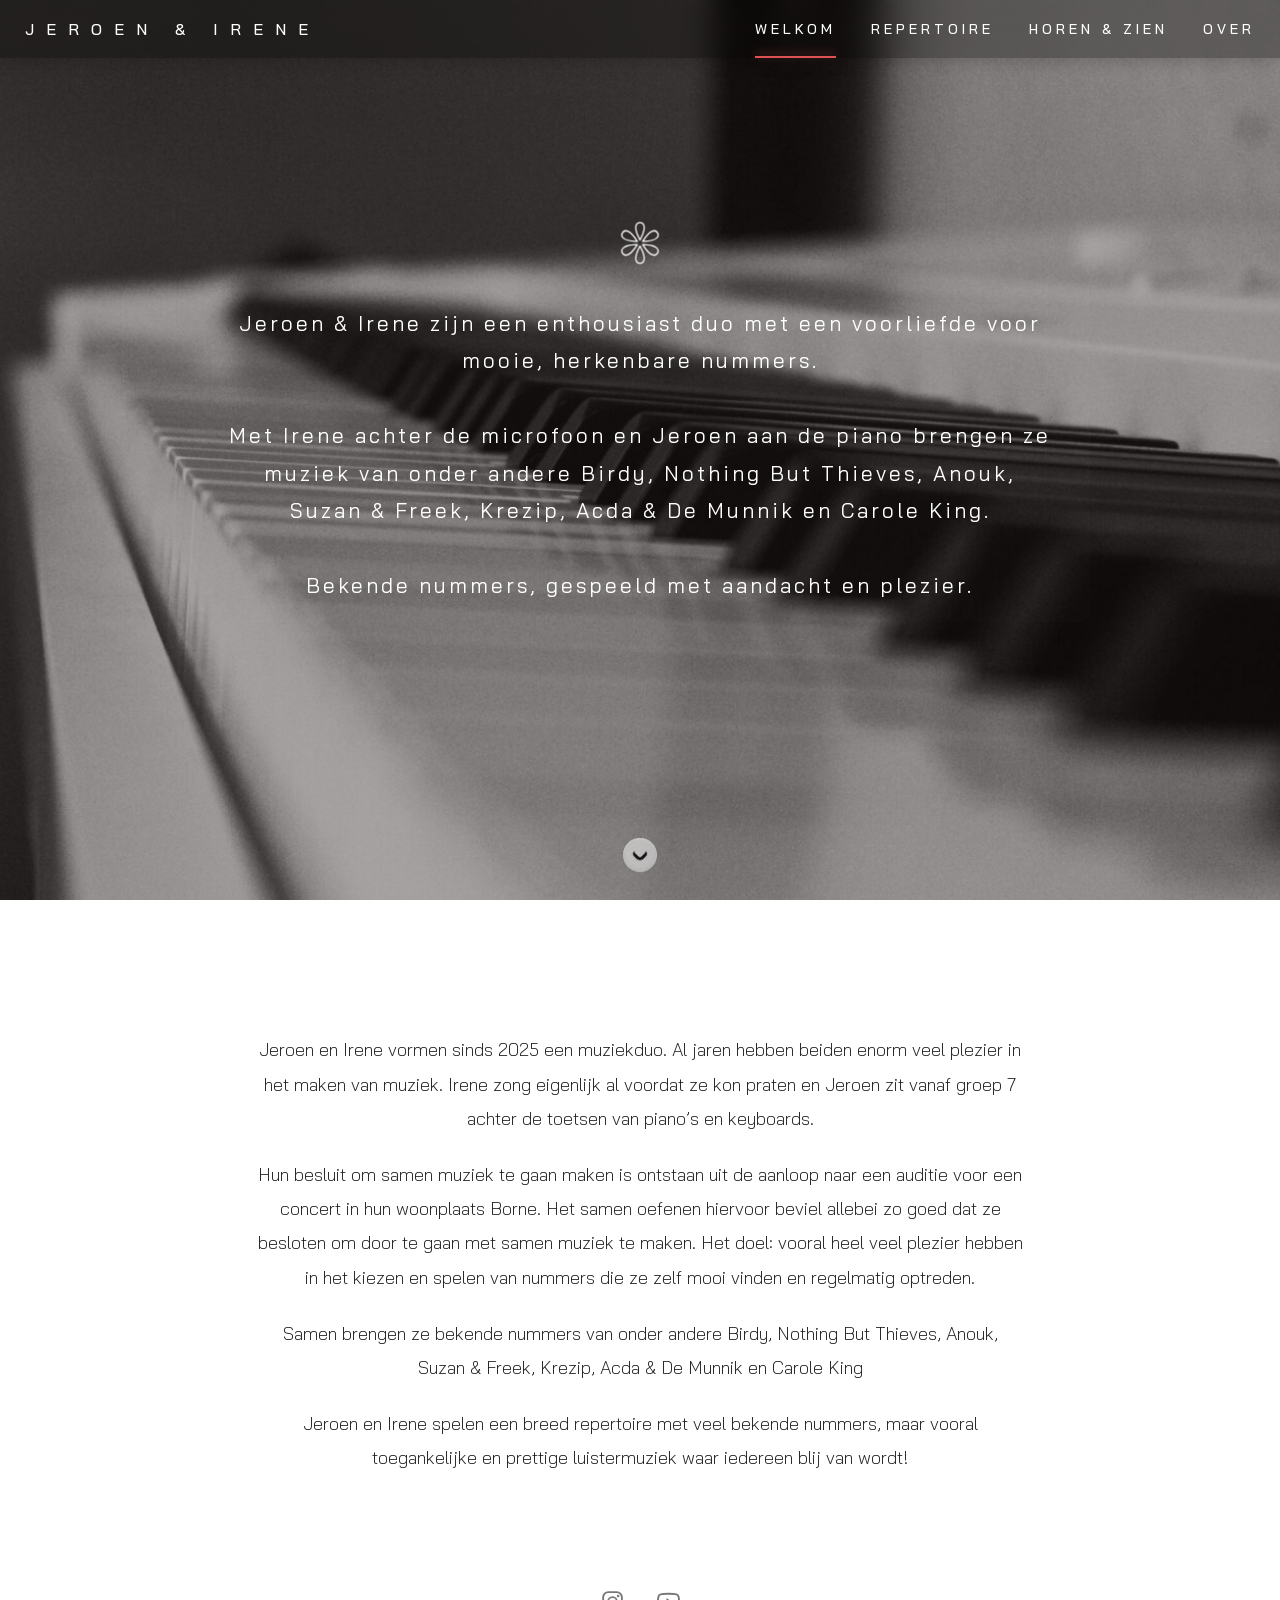
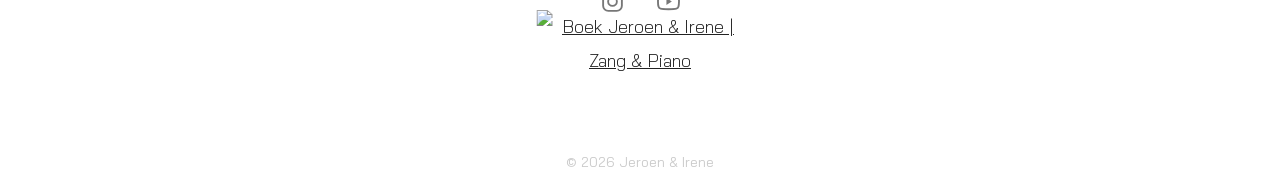
==== commit bb1044db: "Update index.html" ====
--- a/index.html
+++ b/index.html
@@ -8,7 +8,7 @@
 <head>
   <meta charset="utf-8">
   <meta name="viewport" content="width=device-width, initial-scale=1">
-  <meta name="description" content="Jeroen & Irene uit Borne vormen een muziekduo in Twente voor live zang en piano, live muziek Borne en live muziek Twente, achtergrondmuziek en ceremonie muziek. Bekende, herkenbare muziek voor optredens, evenementen en bijzondere gelegenheden." >
+  <meta name="description" content="Jeroen & Irene voor live zang en piano, live muziek Borne en live muziek Twente, achtergrondmuziek en ceremonie muziek. Bekende, herkenbare muziek voor optredens, evenementen en bijzondere gelegenheden." >
   <script type="application/ld+json">
   {
     "@context": "https://schema.org",
@@ -49,14 +49,14 @@
   </script>
   <link rel="canonical" href="https://jeroenirene.nl/">
   <meta property="og:title" content="Jeroen & Irene | Zang & Piano">
-  <meta property="og:description" content="Muziekduo uit Borne in Twente voor live zang en piano, live muziek Borne en live muziek Twente, achtergrondmuziek en ceremonie muziek. Bekende, herkenbare muziek voor optredens, evenementen en bijzondere gelegenheden.">
+  <meta property="og:description" content="Muziekduo voor live zang en piano, live muziek  en live muziek Twente, achtergrondmuziek en ceremonie muziek. Bekende, herkenbare muziek voor optredens, evenementen en bijzondere gelegenheden.">
   <meta property="og:url" content="https://jeroenirene.nl/">
   <meta property="og:type" content="website">
   <meta property="og:image" content="https://jeroenirene.nl/images/jeroen.png">
   <meta property="og:site_name" content="Jeroen &amp; Irene | Zang &amp; Piano">
   <meta name="twitter:card" content="summary_large_image">
   <meta name="twitter:title" content="Jeroen & Irene | Zang & Piano">
-  <meta name="twitter:description" content="Muziekduo uit Borne in Twente voor live zang en piano, live muziek Borne en live muziek Twente, achtergrondmuziek en ceremonie muziek. Bekende, herkenbare muziek voor optredens, evenementen en bijzondere gelegenheden.">
+  <meta name="twitter:description" content="Muziekduo voor live zang en piano, live muziek  en live muziek Twente, achtergrondmuziek en ceremonie muziek. Bekende, herkenbare muziek voor optredens, evenementen en bijzondere gelegenheden.">
   <meta name="twitter:image" content="https://jeroenirene.nl/images/jeroen.png">
   <title>Jeroen & Irene | Zang & Piano</title>
   <script>
--- a/style.css
+++ b/style.css
@@ -548,7 +548,7 @@
 }
 
 .about-inner {
-  width: min(100%, 800px);
+  width: min(100%, 770px);
   margin: 0 auto;
   padding: 80px 0 125px;
   font-family: "Bai Jamjuree", Helvetica, Arial, sans-serif;
@@ -582,12 +582,15 @@
 }
 
 .contact-form input,
-.contact-form textarea {
+.contact-form textarea,
+.request-form input:not([type="radio"]):not([type="checkbox"]),
+.request-form textarea,
+.request-form select {
   width: 100%;
   padding: 10px 12px;
-  border: 1px solid #d0d0d0;
-  border-radius: 3px;
-  background: #fff;
+  border: 1px solid #e8e8e8;
+  border-radius: 8px;
+  background: #F5F5F5;
   color: #222;
   font: inherit;
   font-size: 16px;
@@ -600,27 +603,35 @@
 }
 
 .contact-form input:focus,
-.contact-form textarea:focus {
-  border-color: #888;
+.contact-form textarea:focus,
+.request-form input:not([type="radio"]):not([type="checkbox"]):focus,
+.request-form textarea:focus,
+.request-form select:focus {
+  border-color: #dedede;
   box-shadow: 0 0 0 2px rgba(0, 0, 0, .06);
 }
 
-.contact-form button {
+.contact-form button,
+.request-form button,
+.request-form input[type="submit"] {
   justify-self: center;
   padding: 10px 24px;
-  border: 1px solid #888;
-  border-radius: 3px;
-  background: #fff;
-  color: #444;
+  border: 1px solid #de5252;
+  border-radius: 8px;
+  background: #de5252;
+  color: #fff;
   cursor: pointer;
   font-family: "Bai Jamjuree", Helvetica, Arial, sans-serif;
   font-size: 15px;
-  transition: background .2s ease, color .2s ease;
-}
-
-.contact-form button:hover {
-  background: #444;
-  color: #fff;
+  transition: background .2s ease, border-color .2s ease, opacity .2s ease;
+}
+
+.contact-form button:hover,
+.request-form button:hover,
+.request-form input[type="submit"]:hover {
+  background: #de5252;
+  border-color: #de5252;
+  opacity: .82;
 }
 
 .social-links {
@@ -895,8 +906,9 @@
 .request-options {
   margin: 0;
   padding: 14px 16px 10px;
-  border: 1px solid #d0d0d0;
-  border-radius: 3px;
+  border: 1px solid #e8e8e8;
+  border-radius: 8px;
+  background: #F5F5F5;
   display: flex;
   flex-wrap: wrap;
   gap: 12px 24px;
@@ -1415,7 +1427,12 @@
       text-align-last: center;
     }
 
-    .agenda-list-wrap { width: min(100%, 700px); margin: 0 auto; font-family: Arial, Helvetica, sans-serif; }
+    .agenda-list-wrap {
+      width: min(650px, calc(100vw - 40px));
+      max-width: 650px;
+      margin: 0 auto;
+      font-family: Arial, Helvetica, sans-serif;
+    }
     .embed-toolbar { display:flex; align-items:center; justify-content:space-between; gap:10px; margin:0 0 14px; }
     .embed-filter { display:flex; align-items:center; gap:8px; margin:0; padding:7px 10px; border:1px solid #ddd; border-radius:8px; background:#fff; font-size:13px; font-weight:700; }
     .embed-filter input { width:16px; height:16px; margin:0; }
@@ -1454,7 +1471,7 @@
     .agenda-map { width:100%; height:420px; }
     .agenda-map .leaflet-tile-pane { filter:grayscale(100%) brightness(1.08); }
     .agenda-map-loading { display:flex; align-items:center; justify-content:center; height:100%; min-height:180px; font-size:13px; color:#777; }
-    @media (max-width:900px) { .agenda-list-wrap { width:100%; } }
+    @media (max-width:900px) { .agenda-list-wrap { width: min(650px, calc(100vw - 36px)); max-width: 650px; } }
     @media (max-width:600px) { .event { grid-template-columns:44px 75px minmax(0,1fr) 28px; } }
 
     @media (max-width: 900px) {
@@ -1610,7 +1627,8 @@
     }
 
     .repertoire-list {
-      width: min(100%, 800px);
+      width: min(100%, 770px);
+      max-width: 770px;
       margin: 0 auto;
       display: grid;
       gap: 6px;
@@ -1619,19 +1637,21 @@
 
     .repertoire-track {
       display: grid;
-      grid-template-columns: 28px 40px minmax(0, 1fr);
-      gap: 10px;
+      grid-template-columns: 56px minmax(0, 1fr) 40px;
+      column-gap: 18px;
       align-items: center;
-      padding: 7px 10px;
+      padding: 0;
       background: #F5F5F5;
-      border: 1px solid #ddd;
+      border: 1px solid #e8e8e8;
       border-radius: 8px;
+      overflow: hidden;
       cursor: pointer;
-      transition: background-color 0.15s ease, transform 0.1s ease;
+      transition: background-color 0.15s ease, border-color 0.15s ease, transform 0.1s ease;
     }
 
     .repertoire-track:hover {
       background: #E9E9E9;
+      border-color: #dedede;
     }
 
     .repertoire-track:active {
@@ -1639,17 +1659,36 @@
     }
 
     .repertoire-art {
+      width: 56px;
+      height: 56px;
+      aspect-ratio: 1 / 1;
+      object-fit: cover;
+      border-radius: 8px 0 0 8px;
+      display: block;
+      grid-row: 1;
+      grid-column: 1;
+    }
+
+    .repertoire-number {
+      justify-self: center;
       width: 40px;
+      min-width: 40px;
       height: 40px;
-      object-fit: cover;
-      border-radius: 4px;
-      display: block;
-    }
-
-    .repertoire-number {
+      box-sizing: border-box;
+      display: flex;
+      align-items: center;
+      justify-content: center;
+      padding: 0;
+      border: none;
+      border-radius: 0;
+      background: transparent;
+      color: #fff;
+      -webkit-text-stroke: 0.6px rgba(150, 150, 150, 0.85);
+      paint-order: stroke fill;
+      text-shadow: 0 1px 2px rgba(0, 0, 0, 0.35);
       font-size: 19.5px;
       font-weight: 700;
-      opacity: .45;
+      line-height: 1.15;
       text-align: center;
     }
 
@@ -1706,23 +1745,29 @@
       }
 
       .repertoire-list {
-        width: 100%;
+        width: min(100%, 770px);
       }
     }
 
     @media (max-width: 600px) {
       .repertoire-track {
-        grid-template-columns: 24px 36px minmax(0, 1fr);
-        gap: 8px;
-        padding: 6px 8px;
+        grid-template-columns: 48px minmax(0, 1fr);
+        column-gap: 16px;
+        padding: 0;
       }
 
       .repertoire-art {
-        width: 36px;
+        width: 48px;
+        height: 48px;
+      }
+
+      .repertoire-track-text {
         height: 36px;
       }
 
-      .repertoire-track-text {
+      .repertoire-number {
+        width: 36px;
+        min-width: 36px;
         height: 36px;
       }
 
@@ -2000,10 +2045,27 @@
   animation: instagramContentBlurIn 1s ease-out both;
 }
 .request-inner > p:nth-of-type(2) { animation-delay: .08s; }
-.request-inner > p:nth-of-type(3) { animation-delay: .16s; }
+/* De derde alinea blijft altijd scherp; voorkom dat een vastgelopen animatie blur vasthoudt. */
+.request-inner > p:nth-of-type(3) {
+  animation: none !important;
+  opacity: 1 !important;
+  filter: none !important;
+  transform: none !important;
+}
 .request-inner > p:nth-of-type(4) { animation-delay: .24s; }
 .request-inner > .request-form {
   animation: instagramContentBlurIn 1s ease-out .32s both;
+}
+
+/* Aanvraag: geen blur op de derde alinea of op de bovenliggende container.
+   Een filter op een ouder vervaagt namelijk ook tekst die zelf scherp is. */
+.request-page #request-content,
+.request-page #request-content .request-inner,
+.request-page #request-content .request-inner > p:nth-of-type(3) {
+  animation: none !important;
+  filter: none !important;
+  opacity: 1 !important;
+  transform: none !important;
 }
 
 .repertoire-inner > .repertoire-intro,
@@ -2019,6 +2081,30 @@
 .repertoire-inner > .repertoire-list { animation-delay: .12s; }
 .contact-inner > .contact-form { animation-delay: .12s; }
 .agenda-inner > .agenda-list-wrap { animation-delay: .12s; }
+
+/* Agenda-items worden asynchroon geladen; animeer daarom de kaarten zelf. */
+.agenda-page .event {
+  animation: agendaEventBlurIn 1s ease-out both;
+}
+.agenda-page .event-section-list .event:nth-child(1) { animation-delay: .04s; }
+.agenda-page .event-section-list .event:nth-child(2) { animation-delay: .10s; }
+.agenda-page .event-section-list .event:nth-child(3) { animation-delay: .16s; }
+.agenda-page .event-section-list .event:nth-child(4) { animation-delay: .22s; }
+.agenda-page .event-section-list .event:nth-child(5) { animation-delay: .28s; }
+.agenda-page .event-section-list .event:nth-child(6) { animation-delay: .34s; }
+.agenda-page .event-section-list .event:nth-child(7) { animation-delay: .40s; }
+.agenda-page .event-section-list .event:nth-child(8) { animation-delay: .46s; }
+
+@keyframes agendaEventBlurIn {
+  from {
+    filter: blur(10px);
+    transform: translateY(4px);
+  }
+  to {
+    filter: blur(0);
+    transform: translateY(0);
+  }
+}
 
 @media (prefers-reduced-motion: reduce) {
   .repertoire-inner > .repertoire-intro,
@@ -2069,3 +2155,54 @@
   opacity: 1 !important;
   filter: none !important;
 }
+
+
+/* Eenvoudige fotonavigatie op de welkomstpagina: verschijnt bij hover aan de zijkanten. */
+.slide-nav {
+  position: absolute;
+  top: 50%;
+  z-index: 4;
+  display: grid;
+  place-items: center;
+  width: 72px;
+  height: 112px;
+  padding: 0;
+  border: 0;
+  border-radius: 3px;
+  color: rgba(255, 255, 255, .92);
+  background: rgba(0, 0, 0, .12);
+  cursor: pointer;
+  opacity: 0;
+  transform: translateY(-50%);
+  transition: opacity .22s ease, background-color .22s ease;
+  -webkit-tap-highlight-color: transparent;
+}
+.slide-nav-prev { left: 0; }
+.slide-nav-next { right: 0; }
+.slide-nav span {
+  display: block;
+  font-family: Arial, Helvetica, sans-serif;
+  font-size: 42px;
+  font-weight: 300;
+  line-height: 1;
+}
+@media (hover: hover) and (pointer: fine) {
+  .hero:has(.slide-nav:hover) .slide-nav,
+  .slide-nav:hover,
+  .slide-nav:focus-visible {
+    opacity: 1;
+  }
+}
+.slide-nav:hover { background: rgba(0, 0, 0, .28); }
+.slide-nav:focus-visible {
+  opacity: 1;
+  outline: 2px solid rgba(255, 255, 255, .9);
+  outline-offset: -5px;
+}
+@media (hover: none), (pointer: coarse) {
+  .slide-nav { width: 48px; height: 76px; opacity: .65; background: rgba(0,0,0,.16); }
+  .slide-nav span { font-size: 34px; }
+}
+@media (prefers-reduced-motion: reduce) {
+  .slide-nav { transition: none; }
+}
